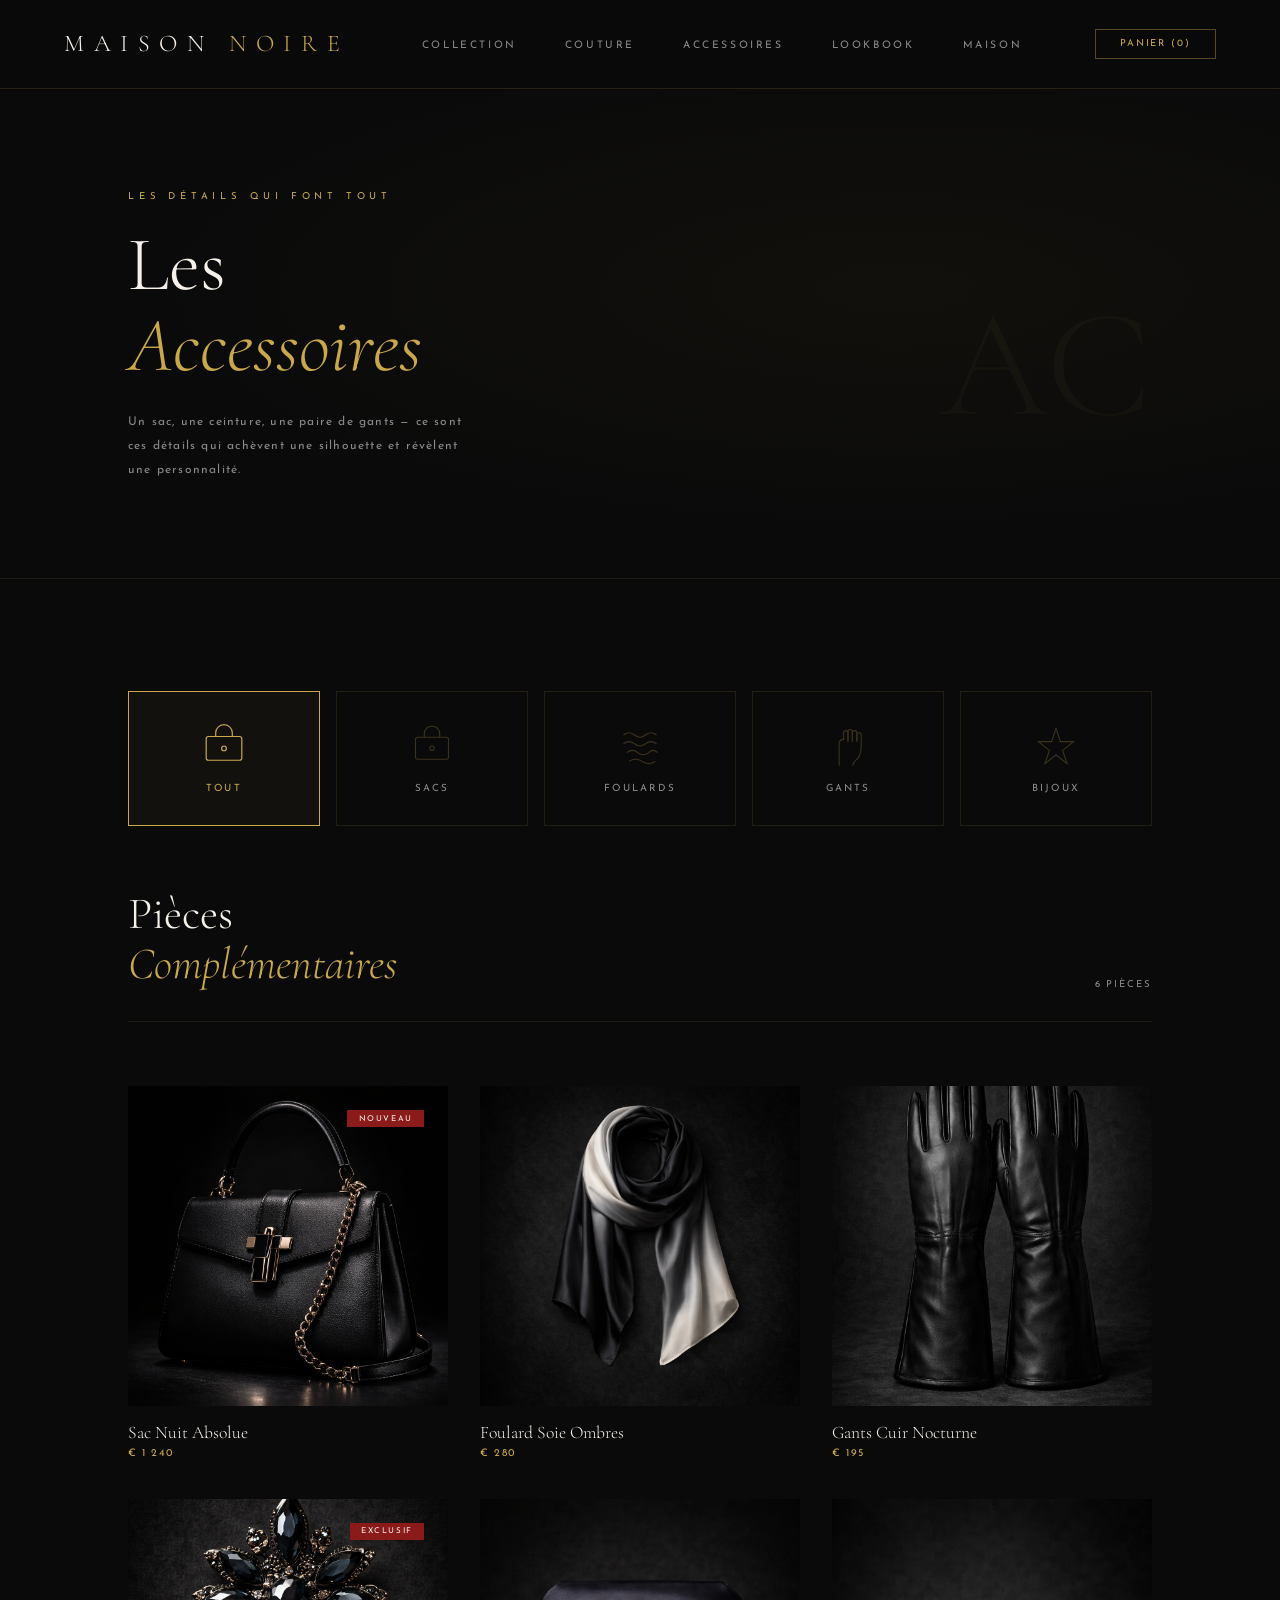
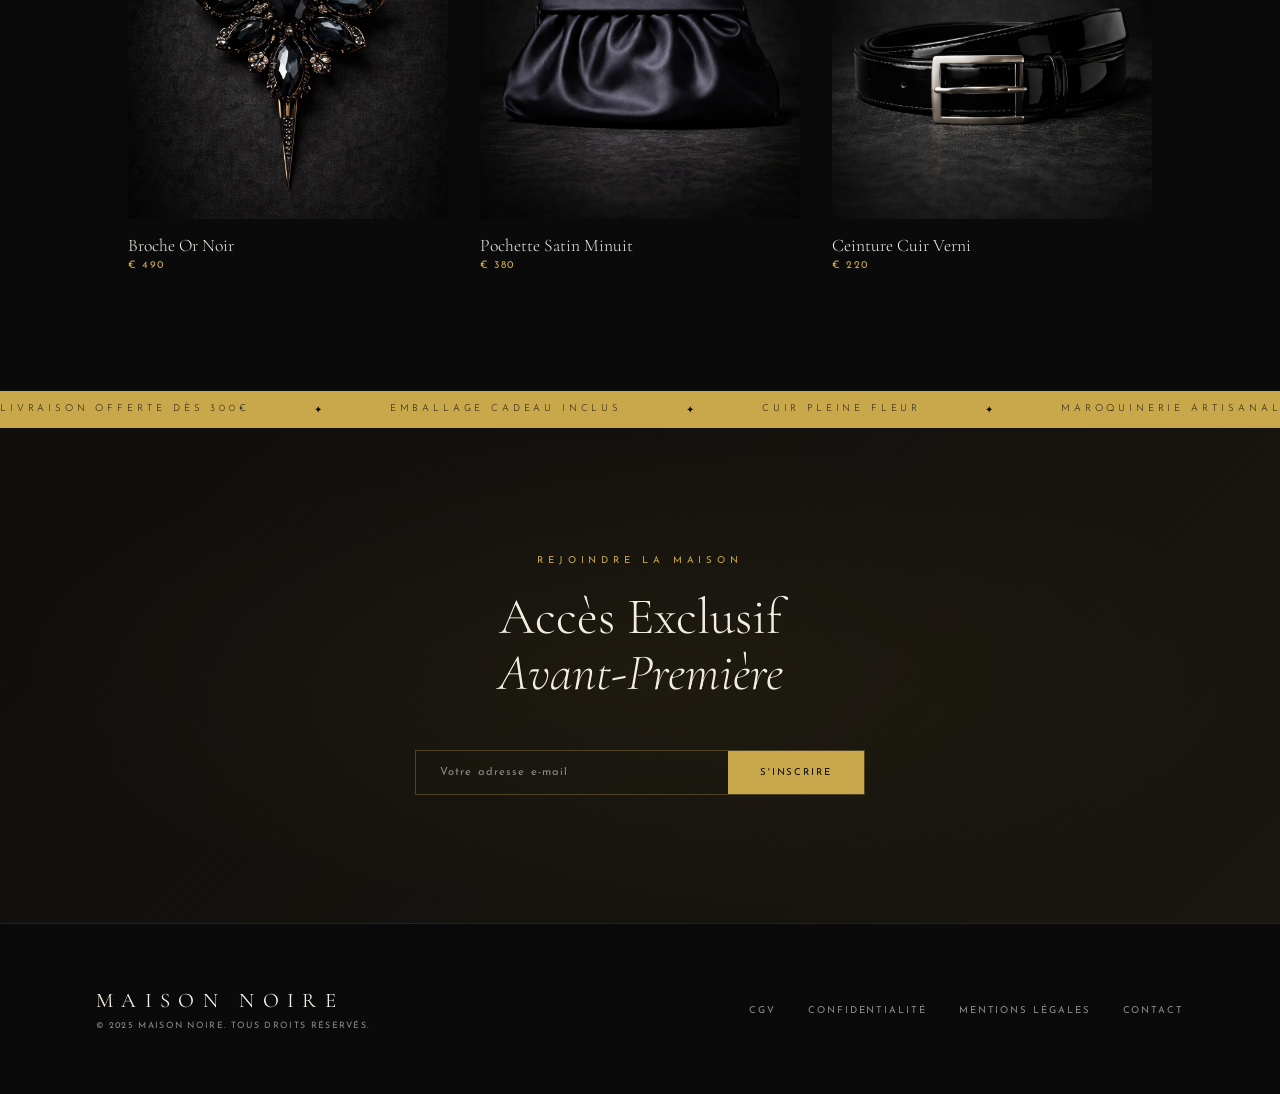
==== Accessoires/index.html @ 770fe979 "Premier commit" ====
<!DOCTYPE html>
<html lang="fr">
<head>
  <meta charset="UTF-8">
  <meta name="viewport" content="width=device-width, initial-scale=1.0">
  <title>Accessoires — MAISON NOIRE</title>
  <link rel="stylesheet" href="style.css">
</head>
<body>

  <div class="loader"><div class="loader-text">ACCESSOIRES</div></div>

  <nav>
    <a href="../Homepage/index.html" class="logo">MAISON <span>NOIRE</span></a>
    <ul class="nav-links">
      <li><a href="../Collection/index.html">Collection</a></li>
      <li><a href="../Couture/index.html">Couture</a></li>
      <li><a href="../Accessoires/index.html">Accessoires</a></li>
      <li><a href="../Lookbook/index.html">Lookbook</a></li>
      <li><a href="../Maison/index.html">Maison</a></li>
    </ul>
    <div class="nav-right"><button class="cart-btn">Panier (0)</button></div>
  </nav>

  <div class="page-hero">
    <p class="page-hero-label">Les détails qui font tout</p>
    <h1 class="page-hero-title">Les<br><em>Accessoires</em></h1>
    <p class="page-hero-desc">Un sac, une ceinture, une paire de gants — ce sont ces détails qui achèvent une silhouette et révèlent une personnalité.</p>
    <span class="page-hero-deco">AC</span>
  </div>

  <section class="section">

    <!-- CATÉGORIES -->
    <div class="categories-row">
      <div class="cat-card active" data-filter="tout">
        <div class="cat-icon"><svg viewBox="0 0 40 40" fill="none" stroke="currentColor" stroke-width="1"><rect x="5" y="12" width="30" height="20" rx="2"/><path d="M13 12V9a7 7 0 0 1 14 0v3"/><circle cx="20" cy="22" r="2"/></svg></div>
        <div class="cat-name">Tout</div>
      </div>
      <div class="cat-card" data-filter="sacs">
        <div class="cat-icon"><svg viewBox="0 0 40 40" fill="none" stroke="currentColor" stroke-width="1"><rect x="5" y="12" width="30" height="20" rx="2"/><path d="M13 12V9a7 7 0 0 1 14 0v3"/><circle cx="20" cy="22" r="2"/></svg></div>
        <div class="cat-name">Sacs</div>
      </div>
      <div class="cat-card" data-filter="foulards">
        <div class="cat-icon"><svg viewBox="0 0 40 40" fill="none" stroke="currentColor" stroke-width="1"><path d="M5 10 Q10 6 15 10 Q20 14 25 10 Q30 6 35 10"/><path d="M5 18 Q10 14 15 18 Q20 22 25 18 Q30 14 35 18"/><path d="M8 26 Q13 22 18 26 Q23 30 28 26 Q32 22 36 26"/><path d="M10 34 Q16 30 22 34 Q28 38 34 34"/></svg></div>
        <div class="cat-name">Foulards</div>
      </div>
      <div class="cat-card" data-filter="gants">
        <div class="cat-icon"><svg viewBox="0 0 40 40" fill="none" stroke="currentColor" stroke-width="1"><path d="M12 38 V18 Q12 14 16 14 V8 Q16 6 18 6 Q20 6 20 8 V16"/><path d="M20 16 V7 Q20 5 22 5 Q24 5 24 7 V16"/><path d="M24 16 V8 Q24 6 26 6 Q28 6 28 8 V16"/><path d="M28 16 V10 Q28 8 30 8 Q32 8 32 10 V20 Q32 30 26 34 L24 38"/></svg></div>
        <div class="cat-name">Gants</div>
      </div>
      <div class="cat-card" data-filter="bijoux">
        <div class="cat-icon"><svg viewBox="0 0 40 40" fill="none" stroke="currentColor" stroke-width="1"><polygon points="20,4 24,16 36,16 26,24 30,36 20,28 10,36 14,24 4,16 16,16"/></svg></div>
        <div class="cat-name">Bijoux</div>
      </div>
    </div>

    <div class="section-header">
      <h2 class="section-title">Pièces<br><em>Complémentaires</em></h2>
      <span class="acc-count">6 pièces</span>
    </div>

    <div class="acc-grid">

      <div class="acc-card" data-category="sacs">
        <div class="acc-img-wrap">
          <img src="../Images/Sac_Nuit_Absolue.png" alt="Sac Nuit Absolue">
          <div class="acc-overlay"><button class="add-to-cart">Ajouter au panier</button></div>
          <div class="product-tag">Nouveau</div>
        </div>
        <div class="acc-info">
          <div class="acc-name">Sac Nuit Absolue</div>
          <div class="acc-price">€ 1 240</div>
        </div>
      </div>

      <div class="acc-card" data-category="foulards">
        <div class="acc-img-wrap">
          <img src="../Images/Foulard_Soie_Ombres.png" alt="Foulard Soie Ombres">
          <div class="acc-overlay"><button class="add-to-cart">Ajouter au panier</button></div>
        </div>
        <div class="acc-info">
          <div class="acc-name">Foulard Soie Ombres</div>
          <div class="acc-price">€ 280</div>
        </div>
      </div>

      <div class="acc-card" data-category="gants">
        <div class="acc-img-wrap">
          <img src="../Images/Gants_Cuir_Nocturne.png" alt="Gants Cuir Nocturne">
          <div class="acc-overlay"><button class="add-to-cart">Ajouter au panier</button></div>
        </div>
        <div class="acc-info">
          <div class="acc-name">Gants Cuir Nocturne</div>
          <div class="acc-price">€ 195</div>
        </div>
      </div>

      <div class="acc-card" data-category="bijoux">
        <div class="acc-img-wrap">
          <img src="../Images/Broche_Or_Noir.png" alt="Broche Or Noir">
          <div class="acc-overlay"><button class="add-to-cart">Ajouter au panier</button></div>
          <div class="product-tag">Exclusif</div>
        </div>
        <div class="acc-info">
          <div class="acc-name">Broche Or Noir</div>
          <div class="acc-price">€ 490</div>
        </div>
      </div>

      <div class="acc-card" data-category="sacs">
        <div class="acc-img-wrap">
          <img src="../Images/Pochette_Satin_Minuit.png" alt="Pochette Satin Minuit">
          <div class="acc-overlay"><button class="add-to-cart">Ajouter au panier</button></div>
        </div>
        <div class="acc-info">
          <div class="acc-name">Pochette Satin Minuit</div>
          <div class="acc-price">€ 380</div>
        </div>
      </div>

      <div class="acc-card" data-category="bijoux">
        <div class="acc-img-wrap">
          <img src="../Images/Ceinture_Cuir_Verni.png" alt="Ceinture Cuir Verni">
          <div class="acc-overlay"><button class="add-to-cart">Ajouter au panier</button></div>
        </div>
        <div class="acc-info">
          <div class="acc-name">Ceinture Cuir Verni</div>
          <div class="acc-price">€ 220</div>
        </div>
      </div>

    </div>
  </section>

  <div class="marquee-wrap">
    <div class="marquee">
      <span>Livraison Offerte dès 300€</span><span>✦</span>
      <span>Emballage Cadeau Inclus</span><span>✦</span>
      <span>Cuir Pleine Fleur</span><span>✦</span>
      <span>Maroquinerie Artisanale</span><span>✦</span>
      <span>Fait à Paris</span><span>✦</span>
      <span>Livraison Offerte dès 300€</span><span>✦</span>
      <span>Emballage Cadeau Inclus</span><span>✦</span>
      <span>Cuir Pleine Fleur</span><span>✦</span>
      <span>Maroquinerie Artisanale</span><span>✦</span>
      <span>Fait à Paris</span><span>✦</span>
    </div>
  </div>

  <section class="newsletter">
    <p class="newsletter-label">Rejoindre la Maison</p>
    <h2 class="newsletter-title">Accès Exclusif<br><em>Avant-Première</em></h2>
    <div class="newsletter-form">
      <input class="newsletter-input" type="email" placeholder="Votre adresse e-mail">
      <button class="newsletter-submit">S'inscrire</button>
    </div>
  </section>

  <footer>
    <div>
      <div class="footer-logo">MAISON NOIRE</div>
      <div class="footer-copy">© 2025 Maison Noire. Tous droits réservés.</div>
    </div>
    <ul class="footer-links">
      <li><a href="../CGV/index.html">CGV</a></li>
      <li><a href="../Confidentialite/index.html">Confidentialité</a></li>
      <li><a href="../Mentions_Legales/index.html">Mentions Légales</a></li>
      <li><a href="../Contact/index.html">Contact</a></li>
    </ul>
  </footer>

  <script src="../shared.js"></script>
  <script src="script.js"></script>
</body>
</html>
---- Accessoires/style.css ----
/* ============================================================
   Accessoires — style.css
   ============================================================ */
@import url('../shared.css');

/* ── Catégories ── */
.categories-row {
  display: grid; grid-template-columns: repeat(5,1fr); gap: 1rem; margin-bottom: 4rem;
}
.cat-card {
  border: 1px solid rgba(201,168,76,0.12); padding: 2rem 1rem;
  text-align: center; cursor: pointer; transition: all 0.3s;
}
.cat-card:hover, .cat-card.active {
  border-color: var(--or); background: rgba(201,168,76,0.04);
}
.cat-icon {
  width: 44px; height: 44px;
  margin: 0 auto 1rem;
  opacity: 0.25;
  color: var(--or);
  transition: opacity 0.3s, transform 0.3s;
}
.cat-icon svg {
  width: 100%; height: 100%;
  stroke: var(--or);
}
.cat-card:hover .cat-icon,
.cat-card.active .cat-icon { opacity: 1; transform: scale(1.08); }
.cat-name {
  font-size: 0.62rem; letter-spacing: 0.22em;
  text-transform: uppercase; color: var(--gris);
  transition: color 0.3s;
}
.cat-card:hover .cat-name, .cat-card.active .cat-name { color: var(--or); }

/* ── Grille accessoires ── */
.acc-grid { display: grid; grid-template-columns: repeat(3,1fr); gap: 2rem; }

.acc-card {
  cursor: pointer; transition: transform 0.4s ease;
  display: flex; flex-direction: column;
}
.acc-card:hover { transform: translateY(-6px); }

.acc-img-wrap {
  position: relative; overflow: hidden;
  background: #0d0c0a; aspect-ratio: 1/1;
}
.acc-img-wrap img {
  width: 100%; height: 100%;
  object-fit: cover; object-position: center;
  display: block; transition: transform 0.6s ease;
}
.acc-card:hover .acc-img-wrap img { transform: scale(1.05); }

.acc-overlay {
  position: absolute; inset: 0;
  background: linear-gradient(to top, rgba(0,0,0,0.75) 0%, transparent 55%);
  opacity: 0; transition: opacity 0.4s;
  display: flex; align-items: flex-end; padding: 1.5rem;
}
.acc-card:hover .acc-overlay { opacity: 1; }
.acc-overlay .add-to-cart {
  background: var(--or); color: var(--noir);
  border: none; width: 100%; padding: 0.8rem;
  font-family: 'Josefin Sans', sans-serif;
  font-size: 0.6rem; letter-spacing: 0.25em;
  text-transform: uppercase; cursor: pointer;
  transform: translateY(10px); transition: transform 0.4s 0.1s;
}
.acc-card:hover .add-to-cart { transform: translateY(0); }

.acc-info { padding: 1rem 0 0.5rem; }
.acc-name {
  font-family: 'Cormorant Garamond', serif;
  font-size: 1.1rem; font-weight: 300; margin-bottom: 0.3rem; color: var(--creme);
}
.acc-price { font-size: 0.65rem; letter-spacing: 0.15em; color: var(--or); }

.acc-count {
  font-size: 0.6rem; letter-spacing: 0.2em;
  text-transform: uppercase; color: var(--gris);
}

@media (max-width: 900px) {
  .categories-row { grid-template-columns: repeat(3, 1fr); }
  .acc-grid { grid-template-columns: 1fr 1fr; }
}
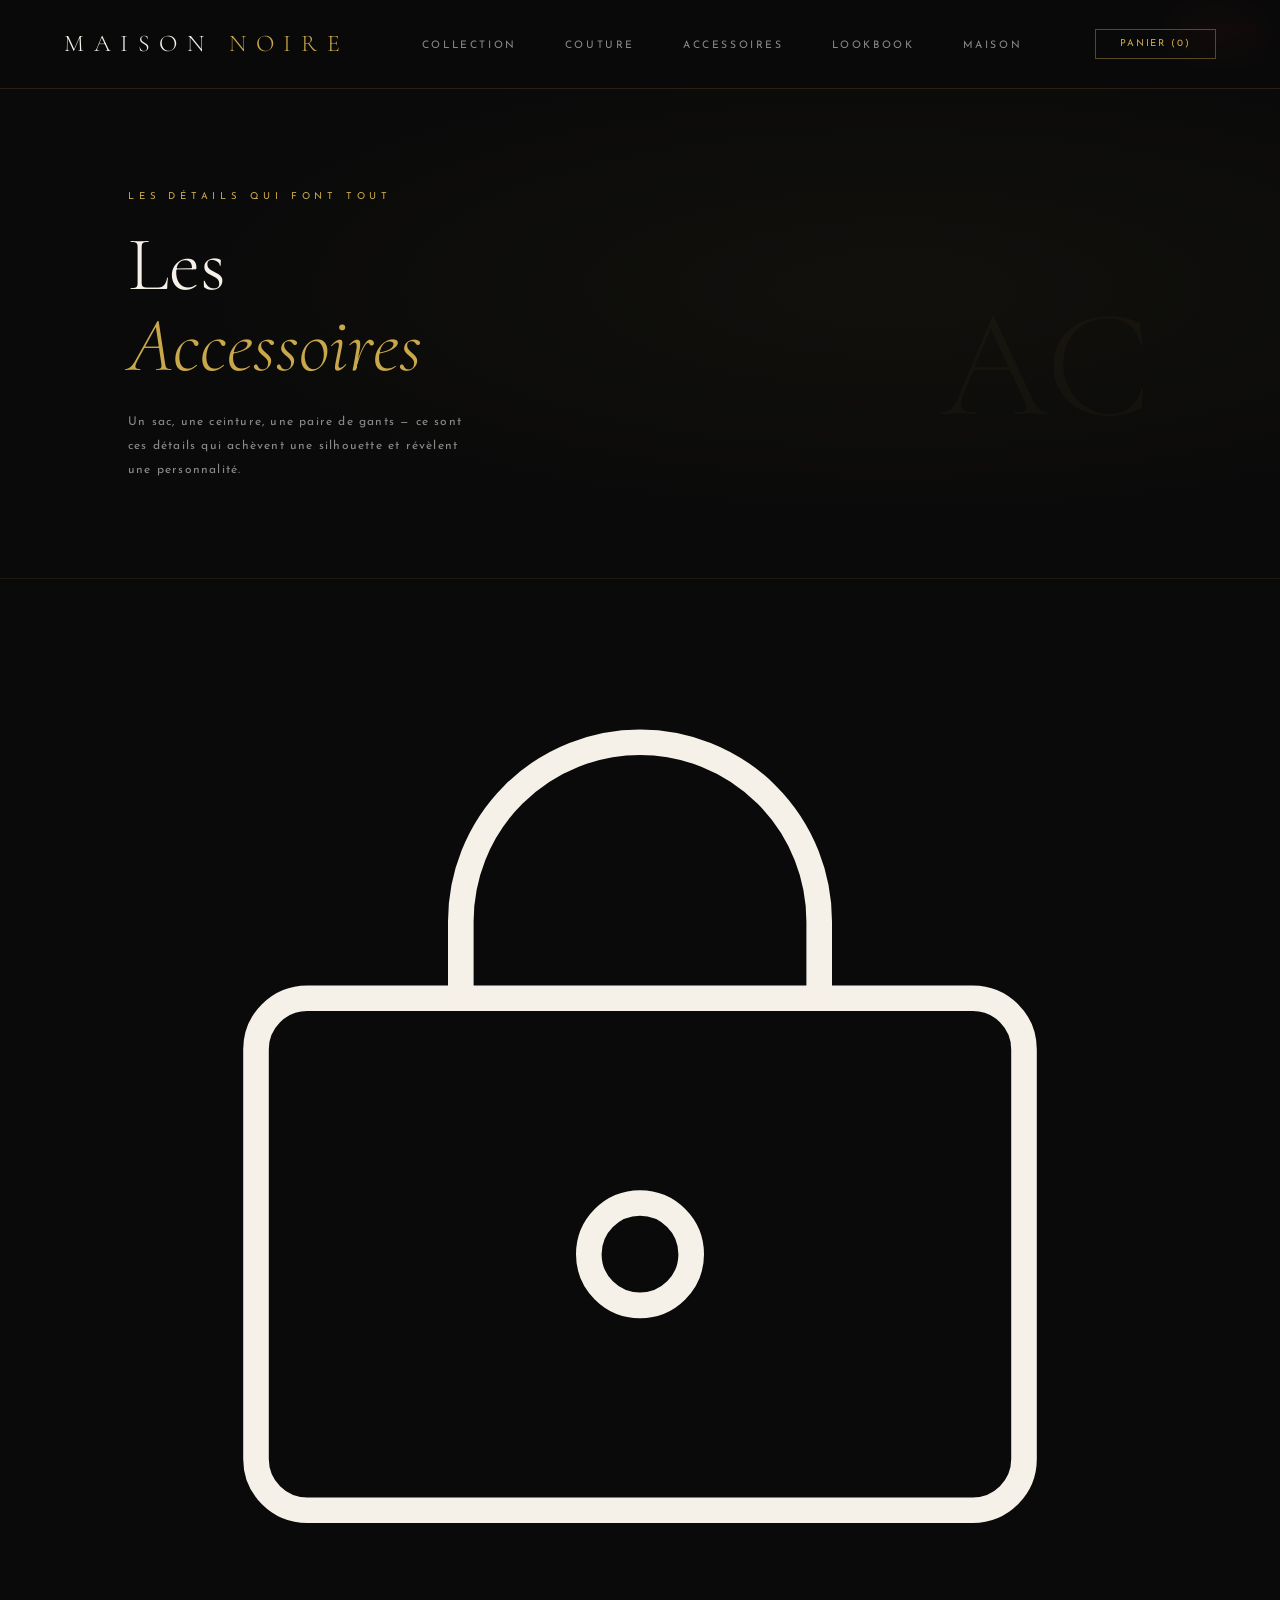
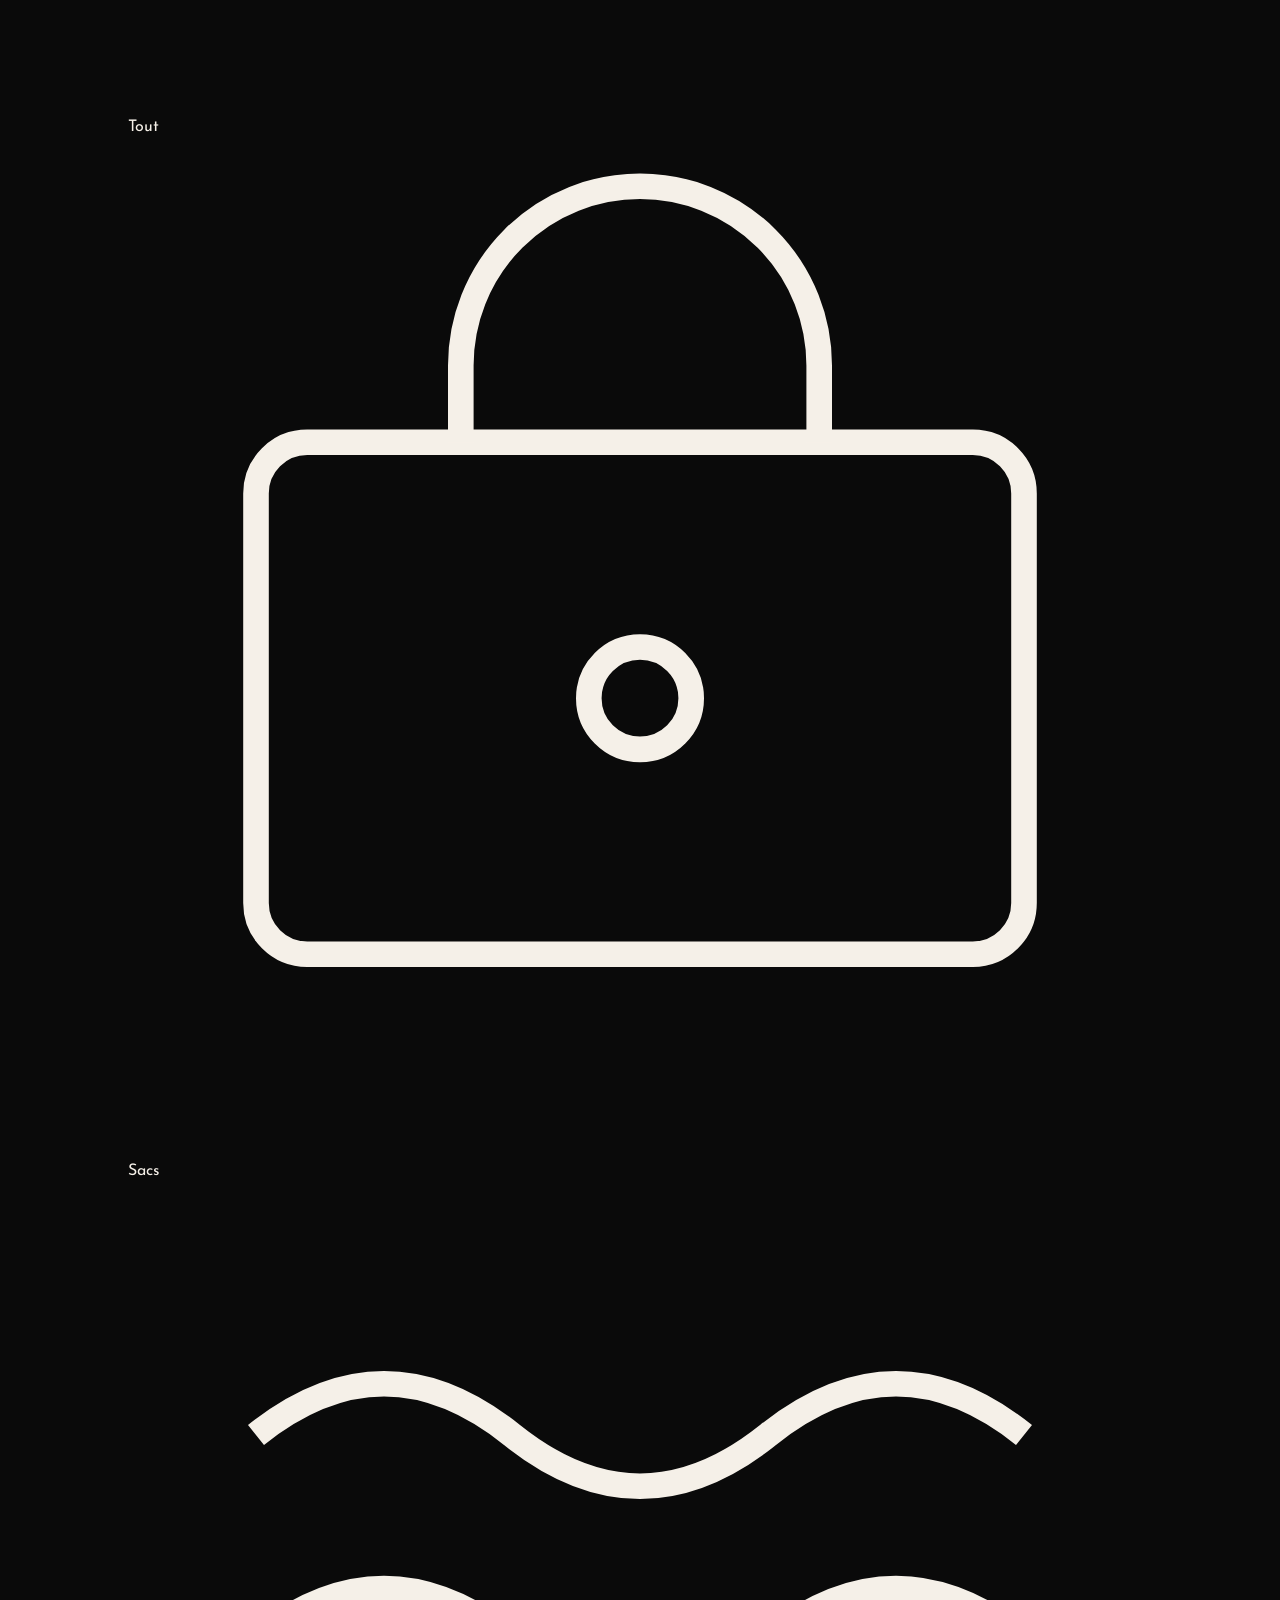
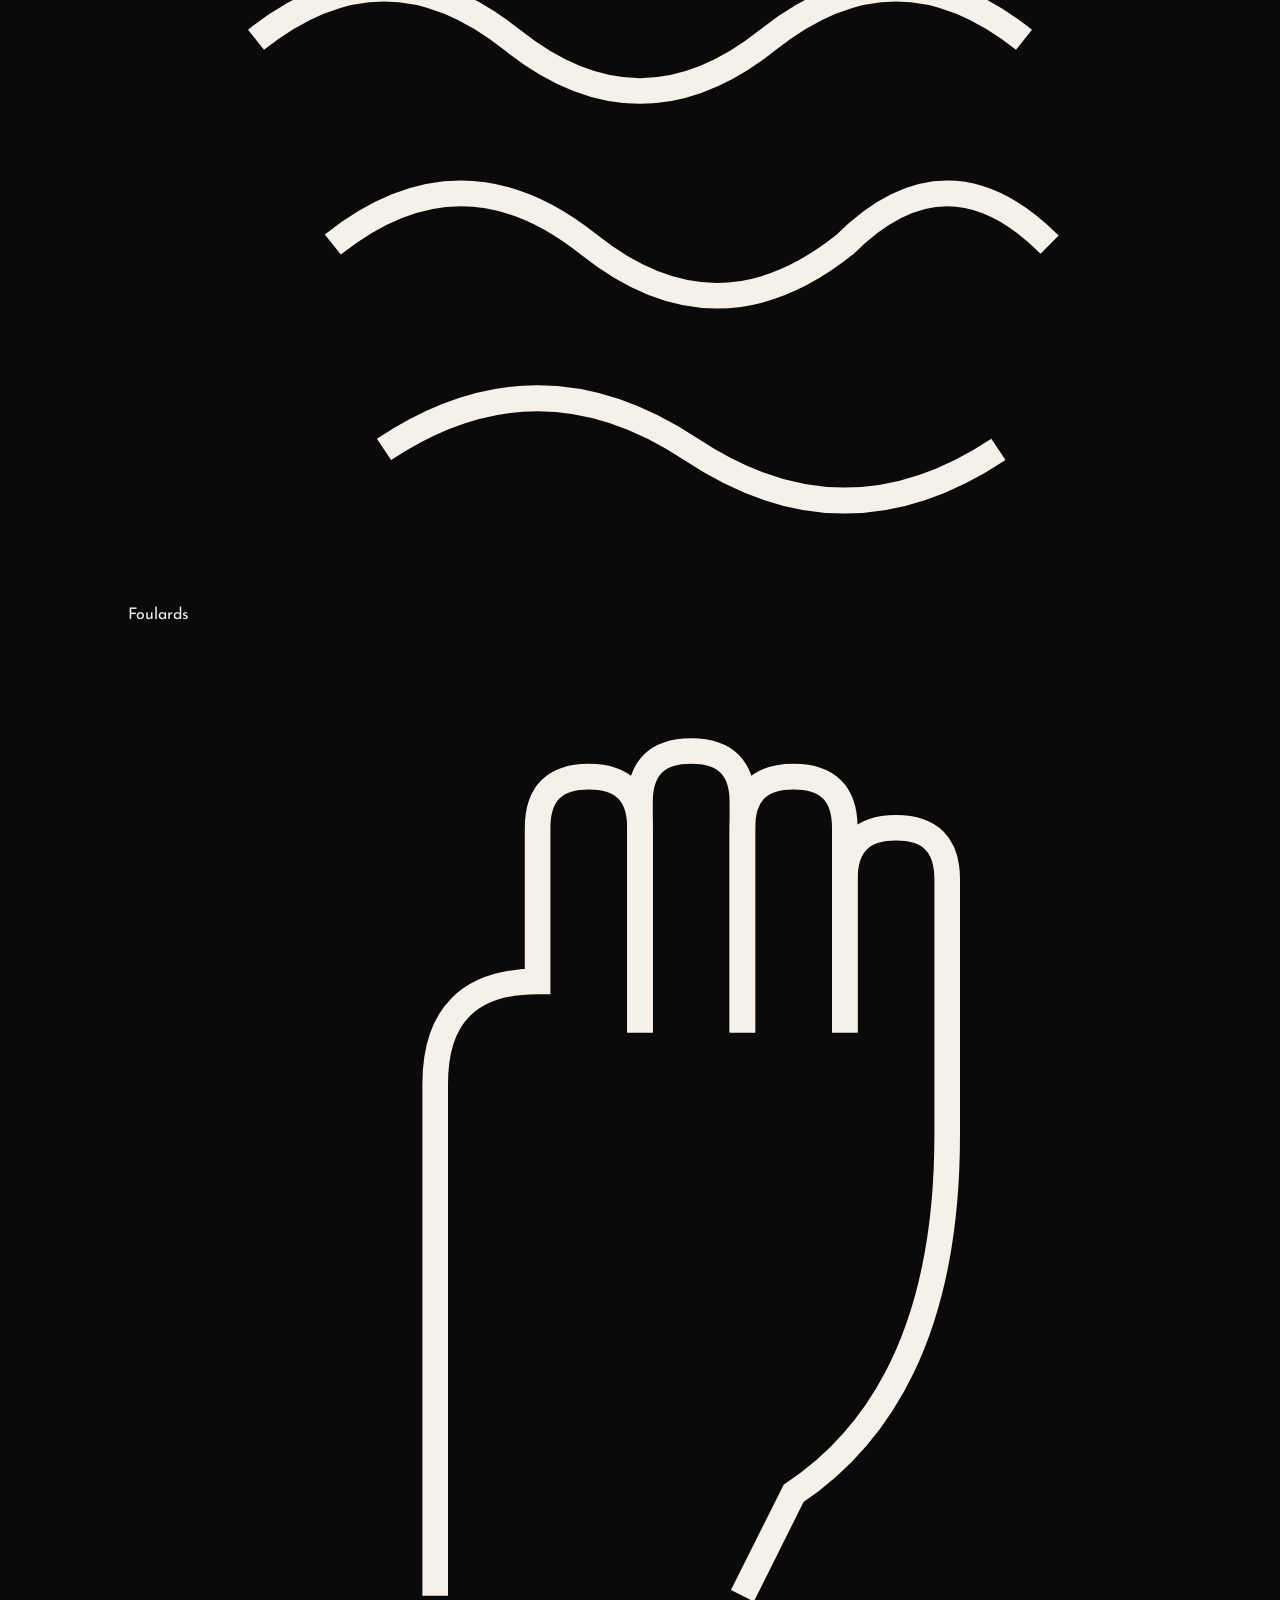
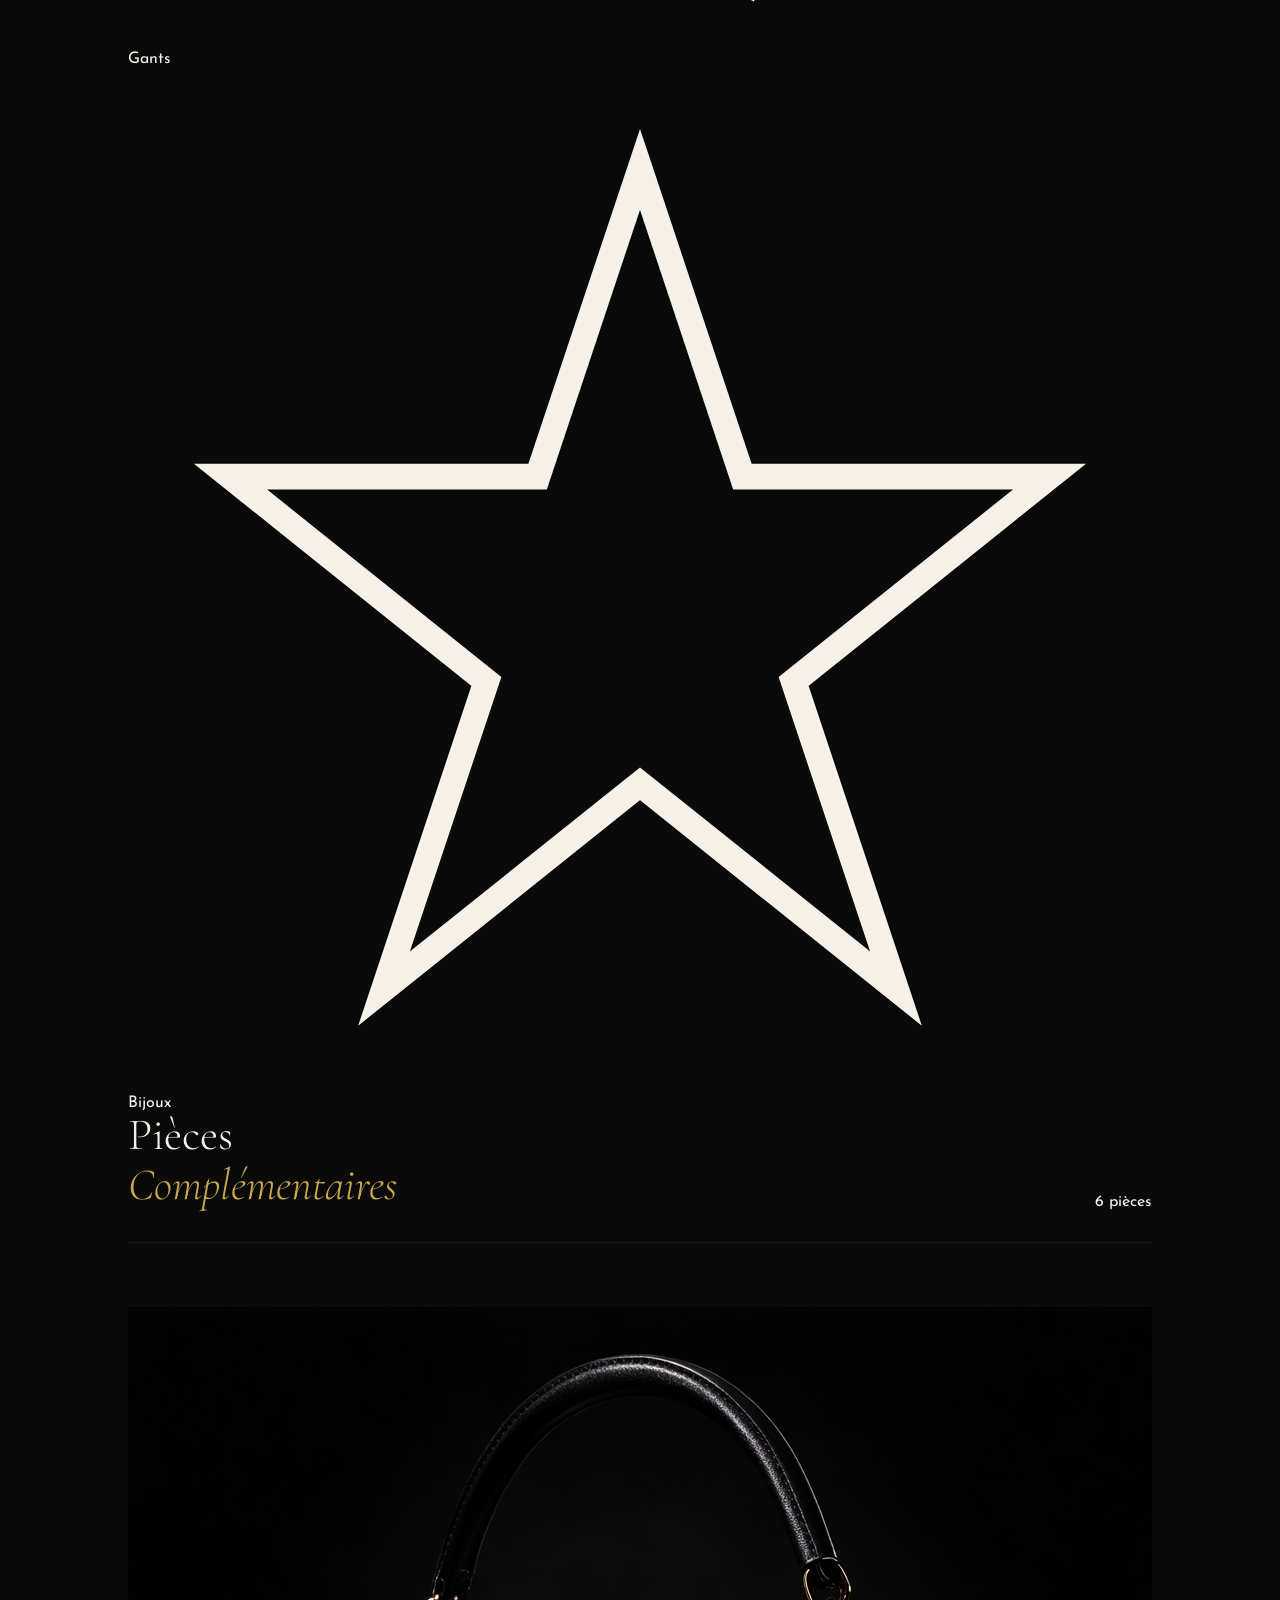
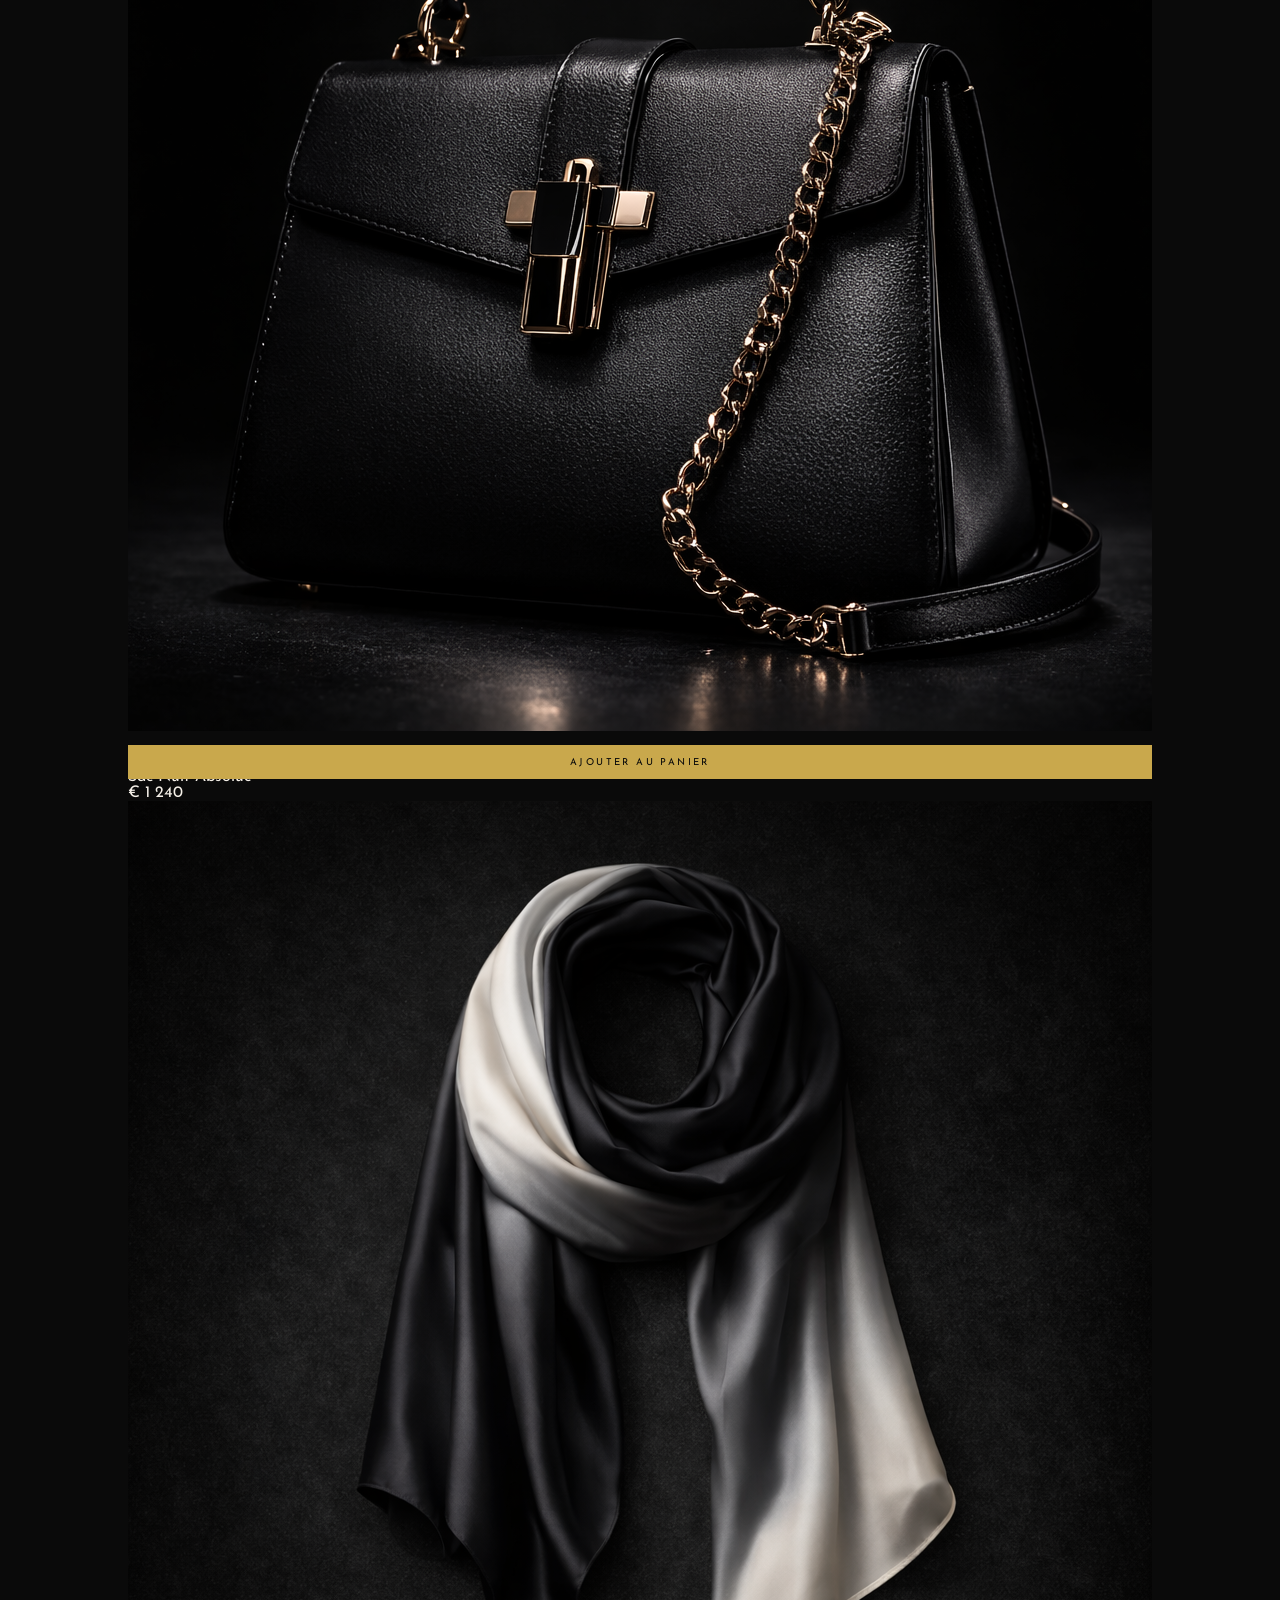
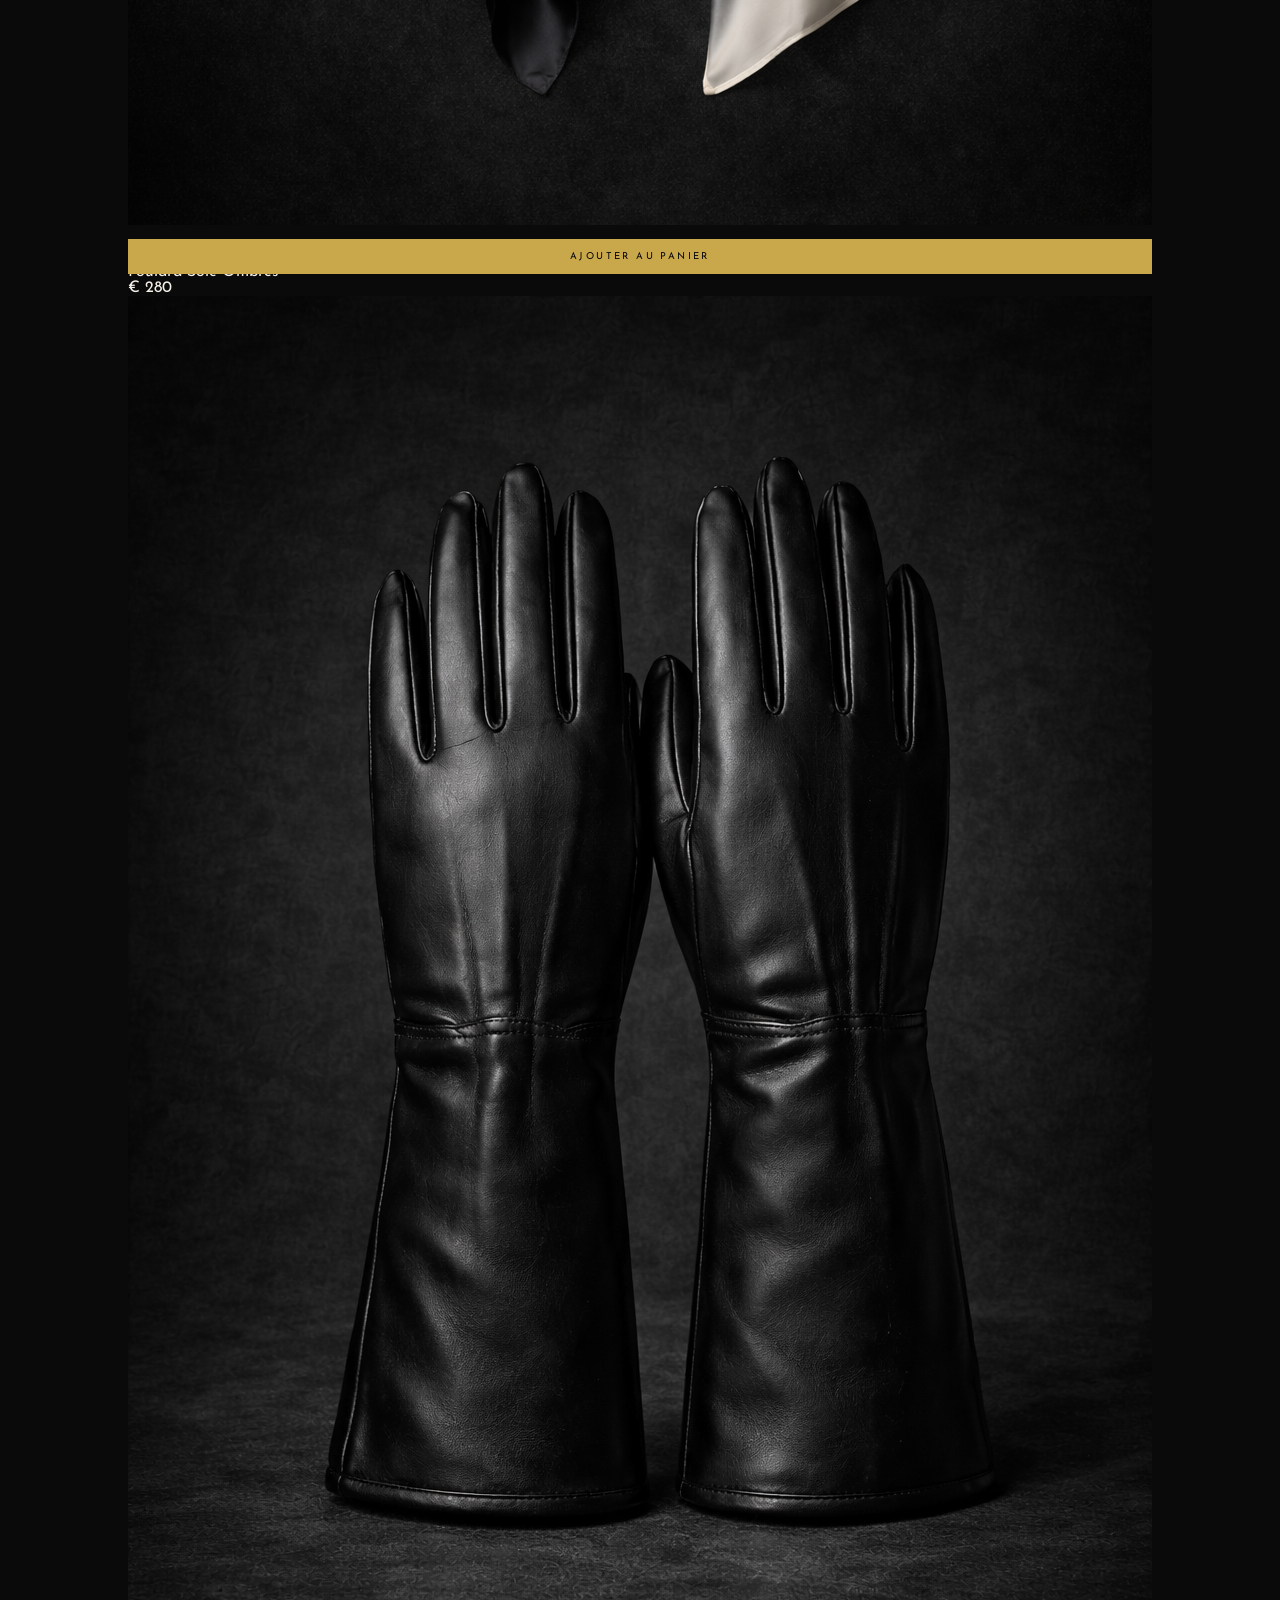
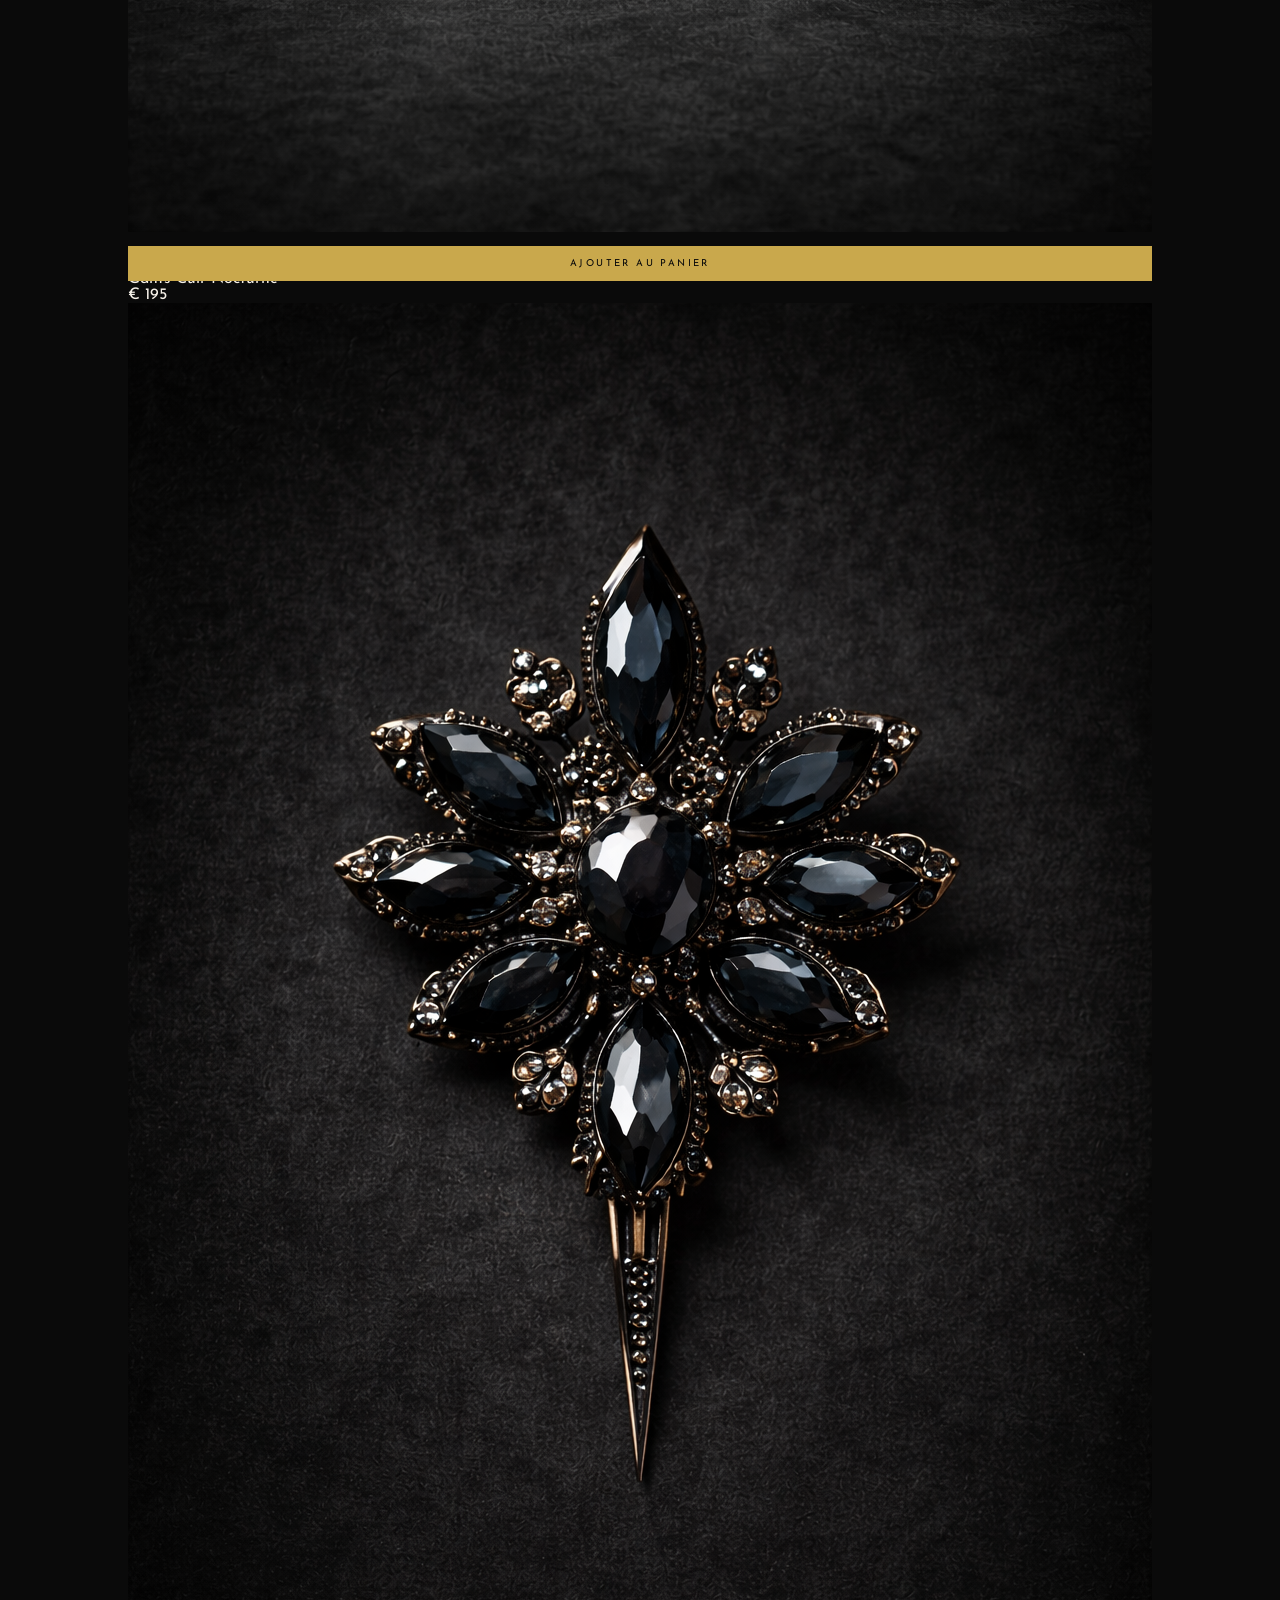
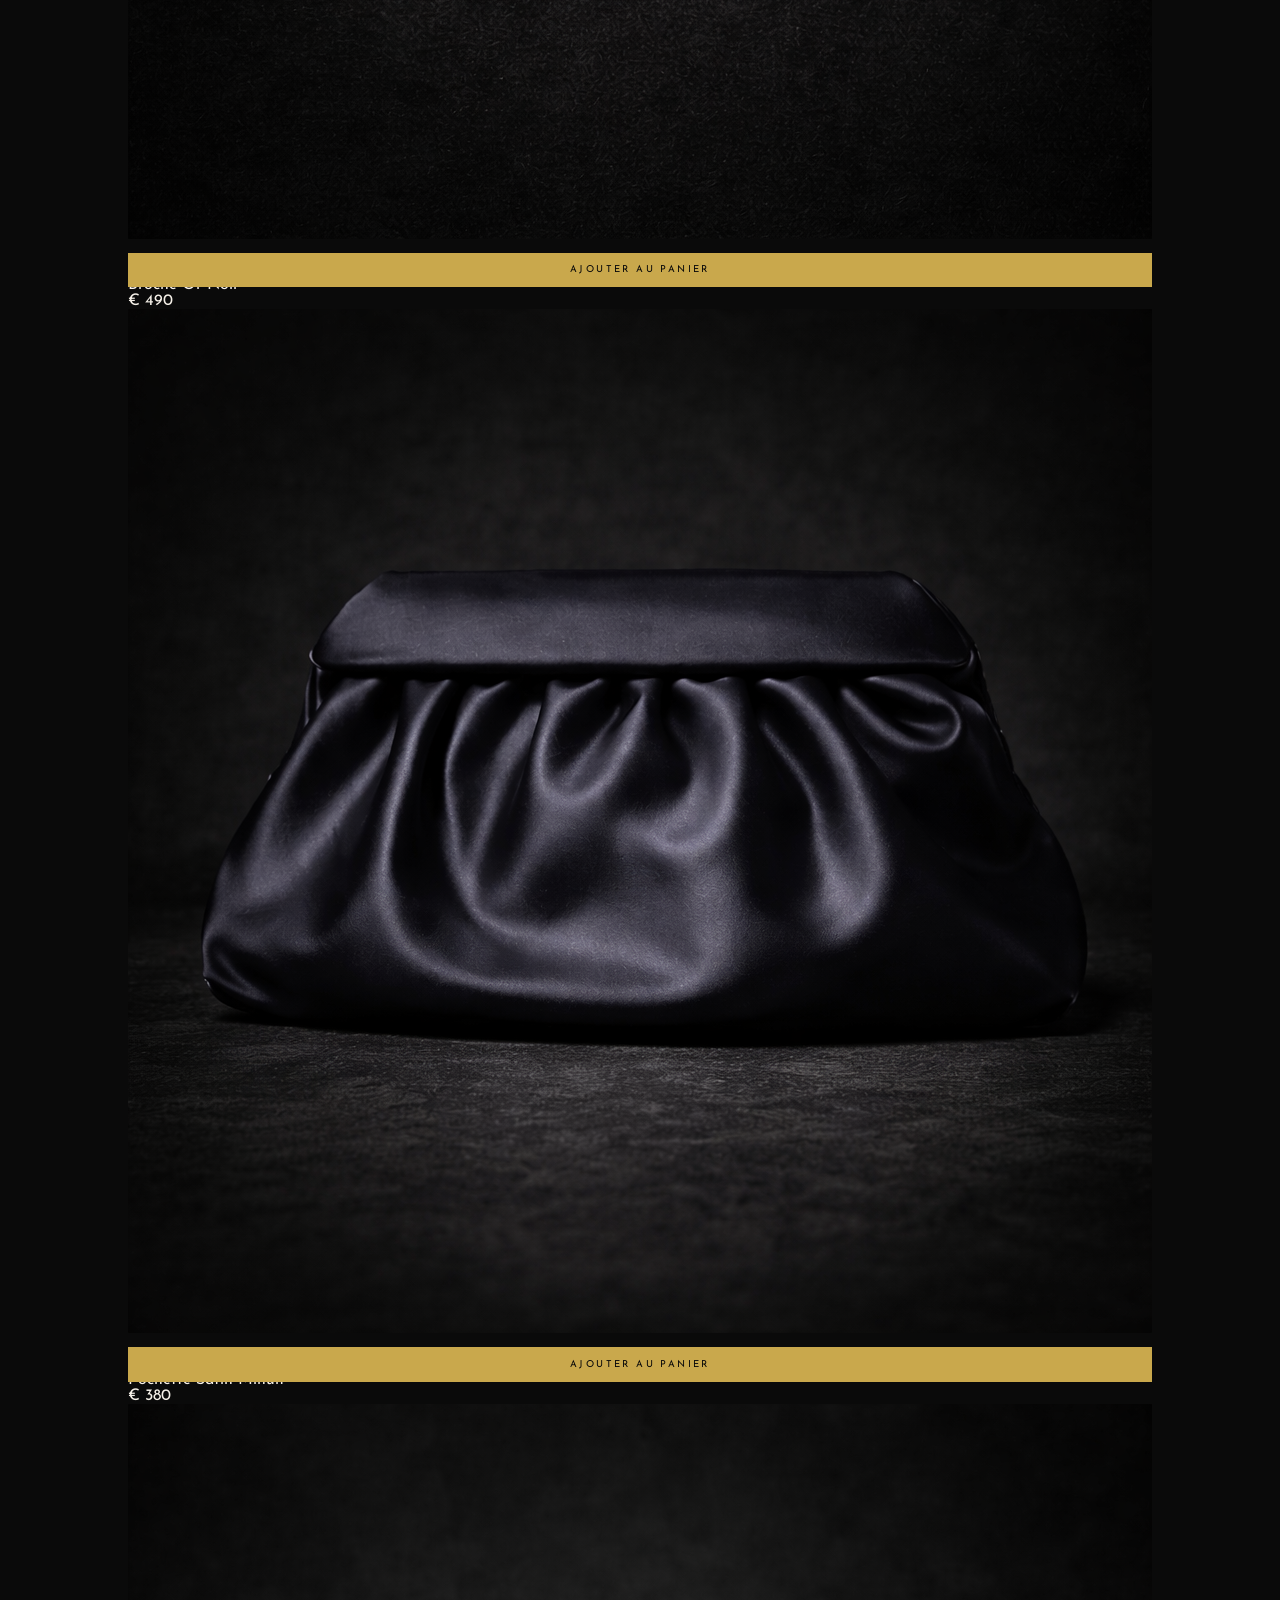
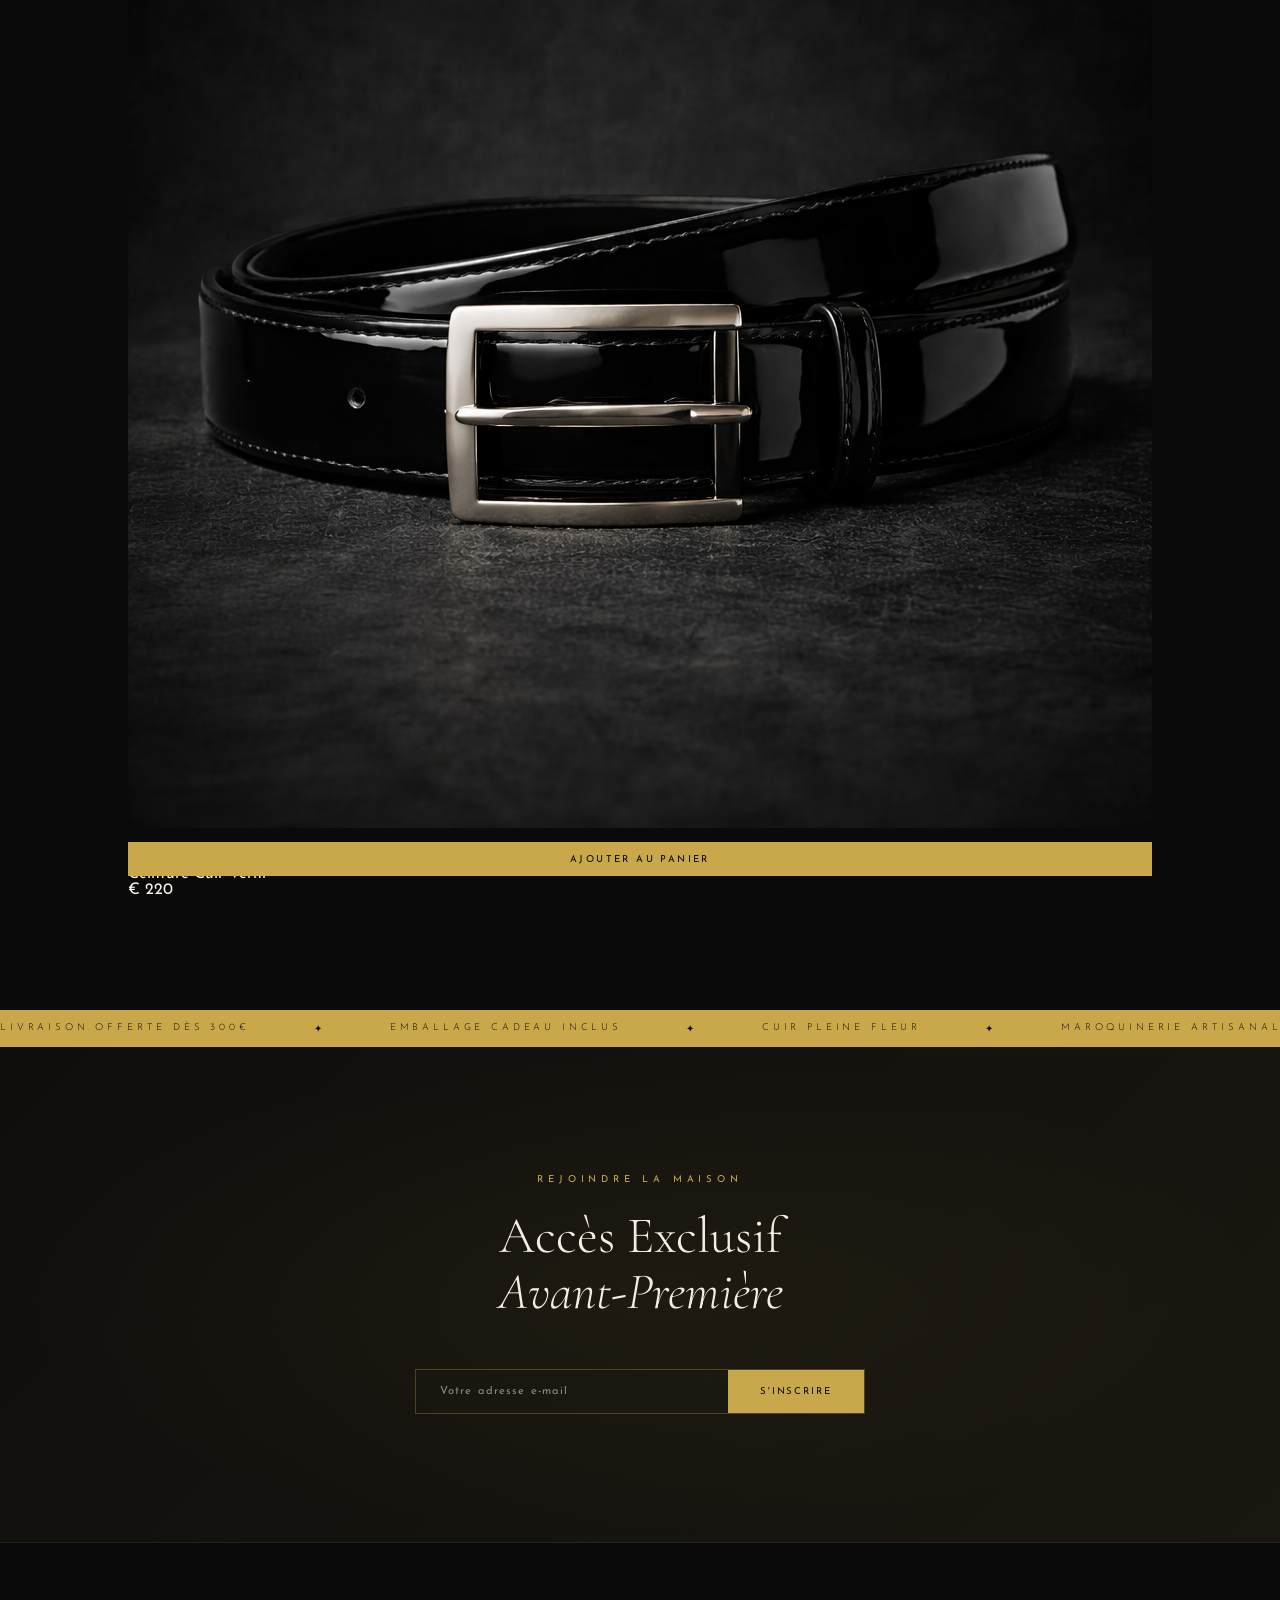
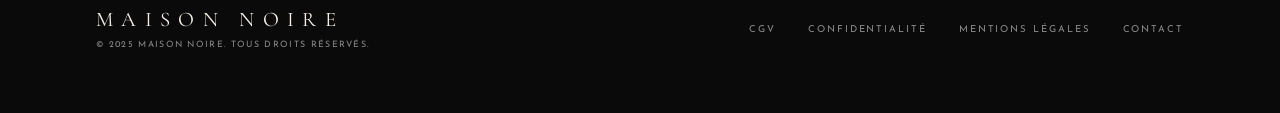
==== commit 0bb09a50: "Fix style.css" ====
--- a/Accessoires/index.html
+++ b/Accessoires/index.html
@@ -4,20 +4,20 @@
   <meta charset="UTF-8">
   <meta name="viewport" content="width=device-width, initial-scale=1.0">
   <title>Accessoires — MAISON NOIRE</title>
-  <link rel="stylesheet" href="style.css">
+  <link rel="stylesheet" href="/Homepage/style.css">
 </head>
 <body>
 
   <div class="loader"><div class="loader-text">ACCESSOIRES</div></div>
 
   <nav>
-    <a href="../Homepage/index.html" class="logo">MAISON <span>NOIRE</span></a>
+    <a href="/Homepage/index.html" class="logo">MAISON <span>NOIRE</span></a>
     <ul class="nav-links">
-      <li><a href="../Collection/index.html">Collection</a></li>
-      <li><a href="../Couture/index.html">Couture</a></li>
-      <li><a href="../Accessoires/index.html">Accessoires</a></li>
-      <li><a href="../Lookbook/index.html">Lookbook</a></li>
-      <li><a href="../Maison/index.html">Maison</a></li>
+      <li><a href="/Collection/index.html">Collection</a></li>
+      <li><a href="/Couture/index.html">Couture</a></li>
+      <li><a href="/Accessoires/index.html">Accessoires</a></li>
+      <li><a href="/Lookbook/index.html">Lookbook</a></li>
+      <li><a href="/Maison/index.html">Maison</a></li>
     </ul>
     <div class="nav-right"><button class="cart-btn">Panier (0)</button></div>
   </nav>
@@ -64,7 +64,7 @@
 
       <div class="acc-card" data-category="sacs">
         <div class="acc-img-wrap">
-          <img src="../Images/Sac_Nuit_Absolue.png" alt="Sac Nuit Absolue">
+          <img src="/Images/Sac_Nuit_Absolue.png" alt="Sac Nuit Absolue">
           <div class="acc-overlay"><button class="add-to-cart">Ajouter au panier</button></div>
           <div class="product-tag">Nouveau</div>
         </div>
@@ -76,7 +76,7 @@
 
       <div class="acc-card" data-category="foulards">
         <div class="acc-img-wrap">
-          <img src="../Images/Foulard_Soie_Ombres.png" alt="Foulard Soie Ombres">
+          <img src="/Images/Foulard_Soie_Ombres.png" alt="Foulard Soie Ombres">
           <div class="acc-overlay"><button class="add-to-cart">Ajouter au panier</button></div>
         </div>
         <div class="acc-info">
@@ -87,7 +87,7 @@
 
       <div class="acc-card" data-category="gants">
         <div class="acc-img-wrap">
-          <img src="../Images/Gants_Cuir_Nocturne.png" alt="Gants Cuir Nocturne">
+          <img src="/Images/Gants_Cuir_Nocturne.png" alt="Gants Cuir Nocturne">
           <div class="acc-overlay"><button class="add-to-cart">Ajouter au panier</button></div>
         </div>
         <div class="acc-info">
@@ -98,7 +98,7 @@
 
       <div class="acc-card" data-category="bijoux">
         <div class="acc-img-wrap">
-          <img src="../Images/Broche_Or_Noir.png" alt="Broche Or Noir">
+          <img src="/Images/Broche_Or_Noir.png" alt="Broche Or Noir">
           <div class="acc-overlay"><button class="add-to-cart">Ajouter au panier</button></div>
           <div class="product-tag">Exclusif</div>
         </div>
@@ -110,7 +110,7 @@
 
       <div class="acc-card" data-category="sacs">
         <div class="acc-img-wrap">
-          <img src="../Images/Pochette_Satin_Minuit.png" alt="Pochette Satin Minuit">
+          <img src="/Images/Pochette_Satin_Minuit.png" alt="Pochette Satin Minuit">
           <div class="acc-overlay"><button class="add-to-cart">Ajouter au panier</button></div>
         </div>
         <div class="acc-info">
@@ -121,7 +121,7 @@
 
       <div class="acc-card" data-category="bijoux">
         <div class="acc-img-wrap">
-          <img src="../Images/Ceinture_Cuir_Verni.png" alt="Ceinture Cuir Verni">
+          <img src="/Images/Ceinture_Cuir_Verni.png" alt="Ceinture Cuir Verni">
           <div class="acc-overlay"><button class="add-to-cart">Ajouter au panier</button></div>
         </div>
         <div class="acc-info">
@@ -163,14 +163,14 @@
       <div class="footer-copy">© 2025 Maison Noire. Tous droits réservés.</div>
     </div>
     <ul class="footer-links">
-      <li><a href="../CGV/index.html">CGV</a></li>
-      <li><a href="../Confidentialite/index.html">Confidentialité</a></li>
-      <li><a href="../Mentions_Legales/index.html">Mentions Légales</a></li>
-      <li><a href="../Contact/index.html">Contact</a></li>
+      <li><a href="/CGV/index.html">CGV</a></li>
+      <li><a href="/Confidentialite/index.html">Confidentialité</a></li>
+      <li><a href="/Mentions_Legales/index.html">Mentions Légales</a></li>
+      <li><a href="/Contact/index.html">Contact</a></li>
     </ul>
   </footer>
 
-  <script src="../shared.js"></script>
+  <script src="/shared.js"></script>
   <script src="script.js"></script>
 </body>
 </html>
--- a/Homepage/style.css
+++ b/Homepage/style.css
@@ -0,0 +1,86 @@
+/* ============================================================
+   Homepage — style.css  (complète /shared.css)
+   ============================================================ */
+@import url('/shared.css');
+
+.hero {
+  height: 100vh;
+  display: grid; grid-template-columns: 1fr 1fr;
+  overflow: hidden;
+}
+.hero-left {
+  display: flex; flex-direction: column;
+  justify-content: center; padding: 8rem 4rem 4rem 8rem;
+  position: relative;
+}
+.hero-line {
+  position: absolute; left: 0; top: 50%;
+  width: 4rem; height: 1px; background: var(--or);
+}
+.hero-label {
+  font-size: 0.6rem; letter-spacing: 0.4em;
+  text-transform: uppercase; color: var(--or);
+  margin-bottom: 2rem; animation: fadeUp 0.8s ease 1.6s both;
+}
+.hero-title {
+  font-family: 'Cormorant Garamond', serif;
+  font-size: clamp(3.5rem, 6vw, 7rem);
+  font-weight: 300; line-height: 1.05;
+  margin-bottom: 2rem; animation: fadeUp 0.8s ease 1.8s both;
+}
+.hero-title em { font-style: italic; color: var(--or); }
+.hero-desc {
+  font-size: 0.7rem; letter-spacing: 0.1em; line-height: 2;
+  color: var(--gris); max-width: 32ch;
+  margin-bottom: 3rem; animation: fadeUp 0.8s ease 2s both;
+}
+.hero-cta {
+  display: flex; gap: 1.5rem; align-items: center;
+  animation: fadeUp 0.8s ease 2.2s both;
+}
+.btn-primary {
+  background: var(--or); color: var(--noir);
+  border: none; padding: 1rem 2.5rem;
+  font-family: 'Josefin Sans', sans-serif;
+  font-size: 0.65rem; letter-spacing: 0.25em;
+  text-transform: uppercase; cursor: pointer; transition: all 0.3s;
+  text-decoration: none; display: inline-block;
+}
+.btn-primary:hover { background: var(--creme); }
+.btn-ghost {
+  background: none; border: none; color: var(--gris);
+  font-family: 'Josefin Sans', sans-serif;
+  font-size: 0.65rem; letter-spacing: 0.2em;
+  text-transform: uppercase; cursor: pointer;
+  display: flex; align-items: center; gap: 0.5rem;
+  transition: color 0.3s; text-decoration: none;
+}
+.btn-ghost:hover { color: var(--creme); }
+.btn-ghost::before { content: '→'; font-size: 1rem; transition: transform 0.3s; }
+.btn-ghost:hover::before { transform: translateX(4px); }
+.hero-right { position: relative; overflow: hidden; background: #111; }
+.hero-right img {
+  width: 100%; height: 100%;
+  object-fit: cover; object-position: center top; display: block;
+  animation: zoomIn 8s ease forwards 1.4s;
+}
+.hero-badge {
+  position: absolute; bottom: 3rem; left: 3rem;
+  width: 80px; height: 80px;
+  border: 1px solid rgba(201,168,76,0.5); border-radius: 50%;
+  display: flex; align-items: center; justify-content: center;
+  font-size: 0.5rem; letter-spacing: 0.15em;
+  text-transform: uppercase; text-align: center; color: var(--or);
+  animation: rotate 20s linear infinite;
+}
+.hero-number {
+  position: absolute; top: 3rem; right: 3rem;
+  font-family: 'Cormorant Garamond', serif;
+  font-size: 6rem; font-weight: 300;
+  color: rgba(201,168,76,0.08); line-height: 1;
+}
+@media (max-width: 900px) {
+  .hero { grid-template-columns: 1fr; }
+  .hero-right { display: none; }
+  .hero-left { padding: 8rem 2rem 4rem; }
+}
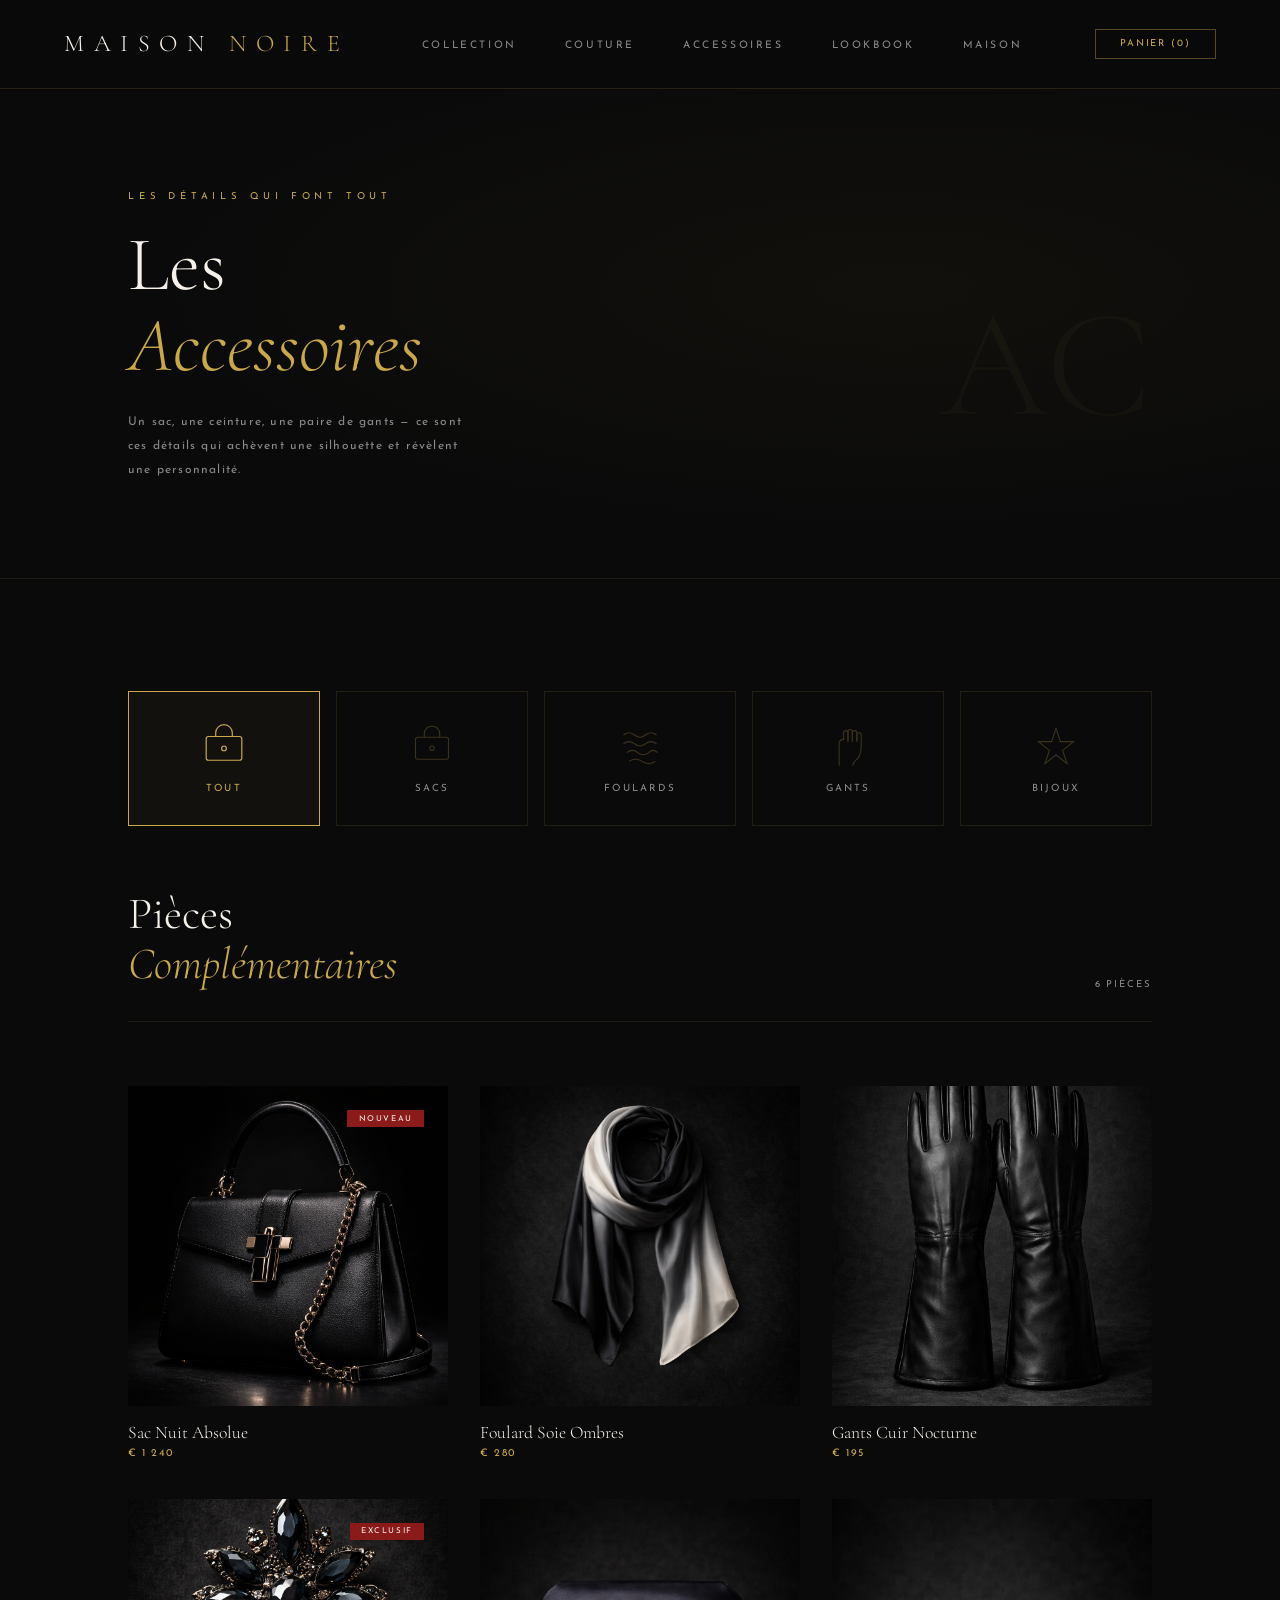
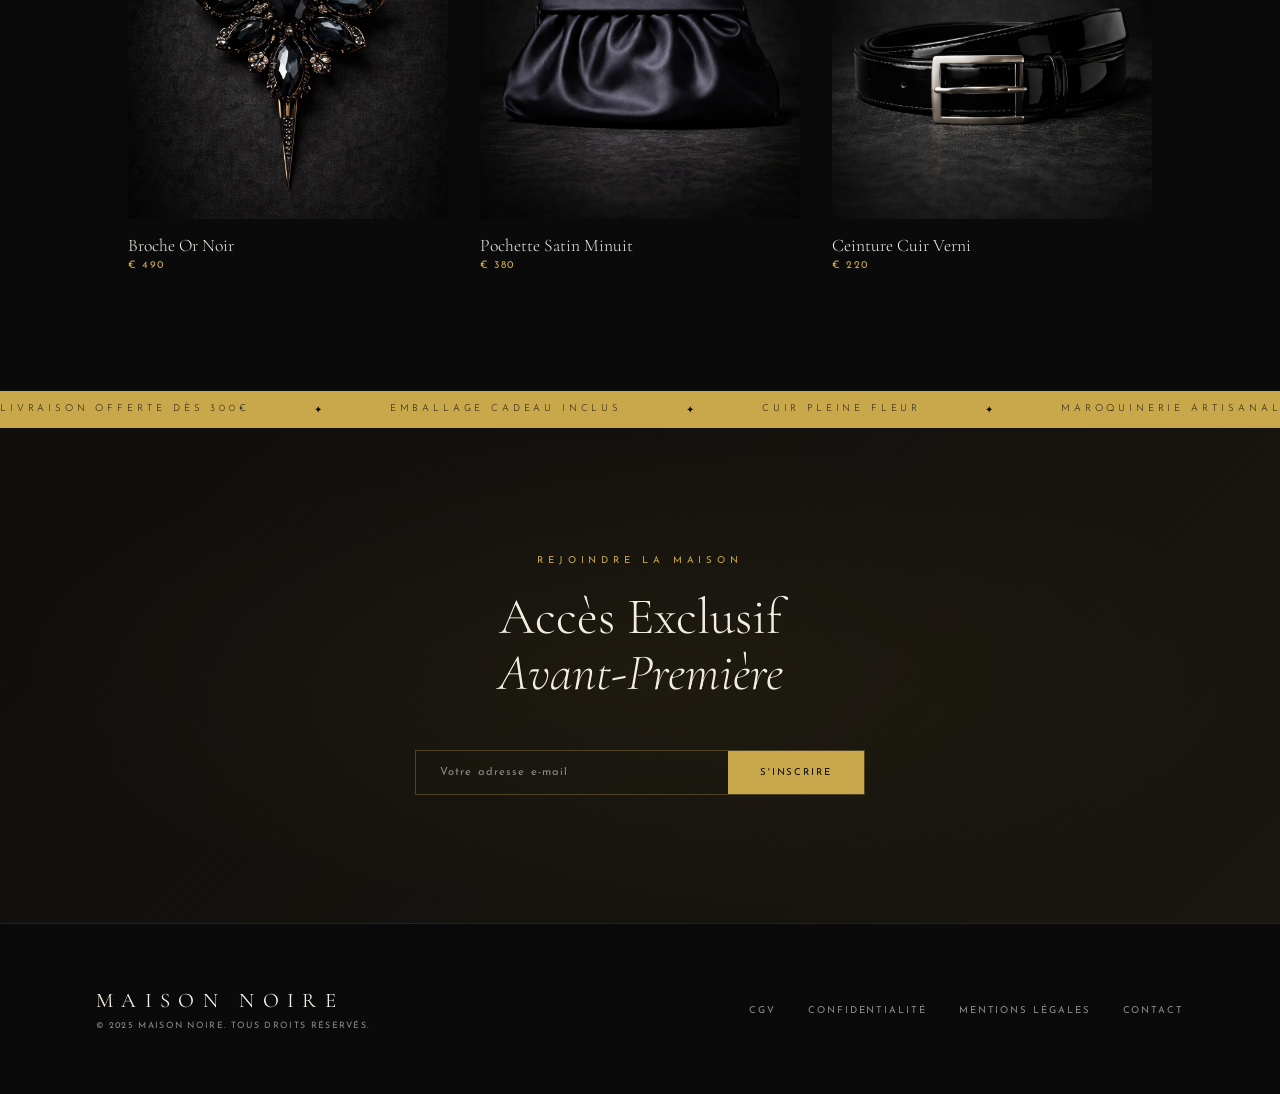
==== commit 56a09d34: "correction style.css" ====
--- a/Accessoires/index.html
+++ b/Accessoires/index.html
@@ -4,7 +4,7 @@
   <meta charset="UTF-8">
   <meta name="viewport" content="width=device-width, initial-scale=1.0">
   <title>Accessoires — MAISON NOIRE</title>
-  <link rel="stylesheet" href="/Homepage/style.css">
+  <link rel="stylesheet" href="/Accessoires/style.css">
 </head>
 <body>
 
--- a/Accessoires/style.css
+++ b/Accessoires/style.css
@@ -0,0 +1,89 @@
+/* ============================================================
+   Accessoires — style.css
+   ============================================================ */
+@import url('/shared.css');
+
+/* ── Catégories ── */
+.categories-row {
+  display: grid; grid-template-columns: repeat(5,1fr); gap: 1rem; margin-bottom: 4rem;
+}
+.cat-card {
+  border: 1px solid rgba(201,168,76,0.12); padding: 2rem 1rem;
+  text-align: center; cursor: pointer; transition: all 0.3s;
+}
+.cat-card:hover, .cat-card.active {
+  border-color: var(--or); background: rgba(201,168,76,0.04);
+}
+.cat-icon {
+  width: 44px; height: 44px;
+  margin: 0 auto 1rem;
+  opacity: 0.25;
+  color: var(--or);
+  transition: opacity 0.3s, transform 0.3s;
+}
+.cat-icon svg {
+  width: 100%; height: 100%;
+  stroke: var(--or);
+}
+.cat-card:hover .cat-icon,
+.cat-card.active .cat-icon { opacity: 1; transform: scale(1.08); }
+.cat-name {
+  font-size: 0.62rem; letter-spacing: 0.22em;
+  text-transform: uppercase; color: var(--gris);
+  transition: color 0.3s;
+}
+.cat-card:hover .cat-name, .cat-card.active .cat-name { color: var(--or); }
+
+/* ── Grille accessoires ── */
+.acc-grid { display: grid; grid-template-columns: repeat(3,1fr); gap: 2rem; }
+
+.acc-card {
+  cursor: pointer; transition: transform 0.4s ease;
+  display: flex; flex-direction: column;
+}
+.acc-card:hover { transform: translateY(-6px); }
+
+.acc-img-wrap {
+  position: relative; overflow: hidden;
+  background: #0d0c0a; aspect-ratio: 1/1;
+}
+.acc-img-wrap img {
+  width: 100%; height: 100%;
+  object-fit: cover; object-position: center;
+  display: block; transition: transform 0.6s ease;
+}
+.acc-card:hover .acc-img-wrap img { transform: scale(1.05); }
+
+.acc-overlay {
+  position: absolute; inset: 0;
+  background: linear-gradient(to top, rgba(0,0,0,0.75) 0%, transparent 55%);
+  opacity: 0; transition: opacity 0.4s;
+  display: flex; align-items: flex-end; padding: 1.5rem;
+}
+.acc-card:hover .acc-overlay { opacity: 1; }
+.acc-overlay .add-to-cart {
+  background: var(--or); color: var(--noir);
+  border: none; width: 100%; padding: 0.8rem;
+  font-family: 'Josefin Sans', sans-serif;
+  font-size: 0.6rem; letter-spacing: 0.25em;
+  text-transform: uppercase; cursor: pointer;
+  transform: translateY(10px); transition: transform 0.4s 0.1s;
+}
+.acc-card:hover .add-to-cart { transform: translateY(0); }
+
+.acc-info { padding: 1rem 0 0.5rem; }
+.acc-name {
+  font-family: 'Cormorant Garamond', serif;
+  font-size: 1.1rem; font-weight: 300; margin-bottom: 0.3rem; color: var(--creme);
+}
+.acc-price { font-size: 0.65rem; letter-spacing: 0.15em; color: var(--or); }
+
+.acc-count {
+  font-size: 0.6rem; letter-spacing: 0.2em;
+  text-transform: uppercase; color: var(--gris);
+}
+
+@media (max-width: 900px) {
+  .categories-row { grid-template-columns: repeat(3, 1fr); }
+  .acc-grid { grid-template-columns: 1fr 1fr; }
+}
